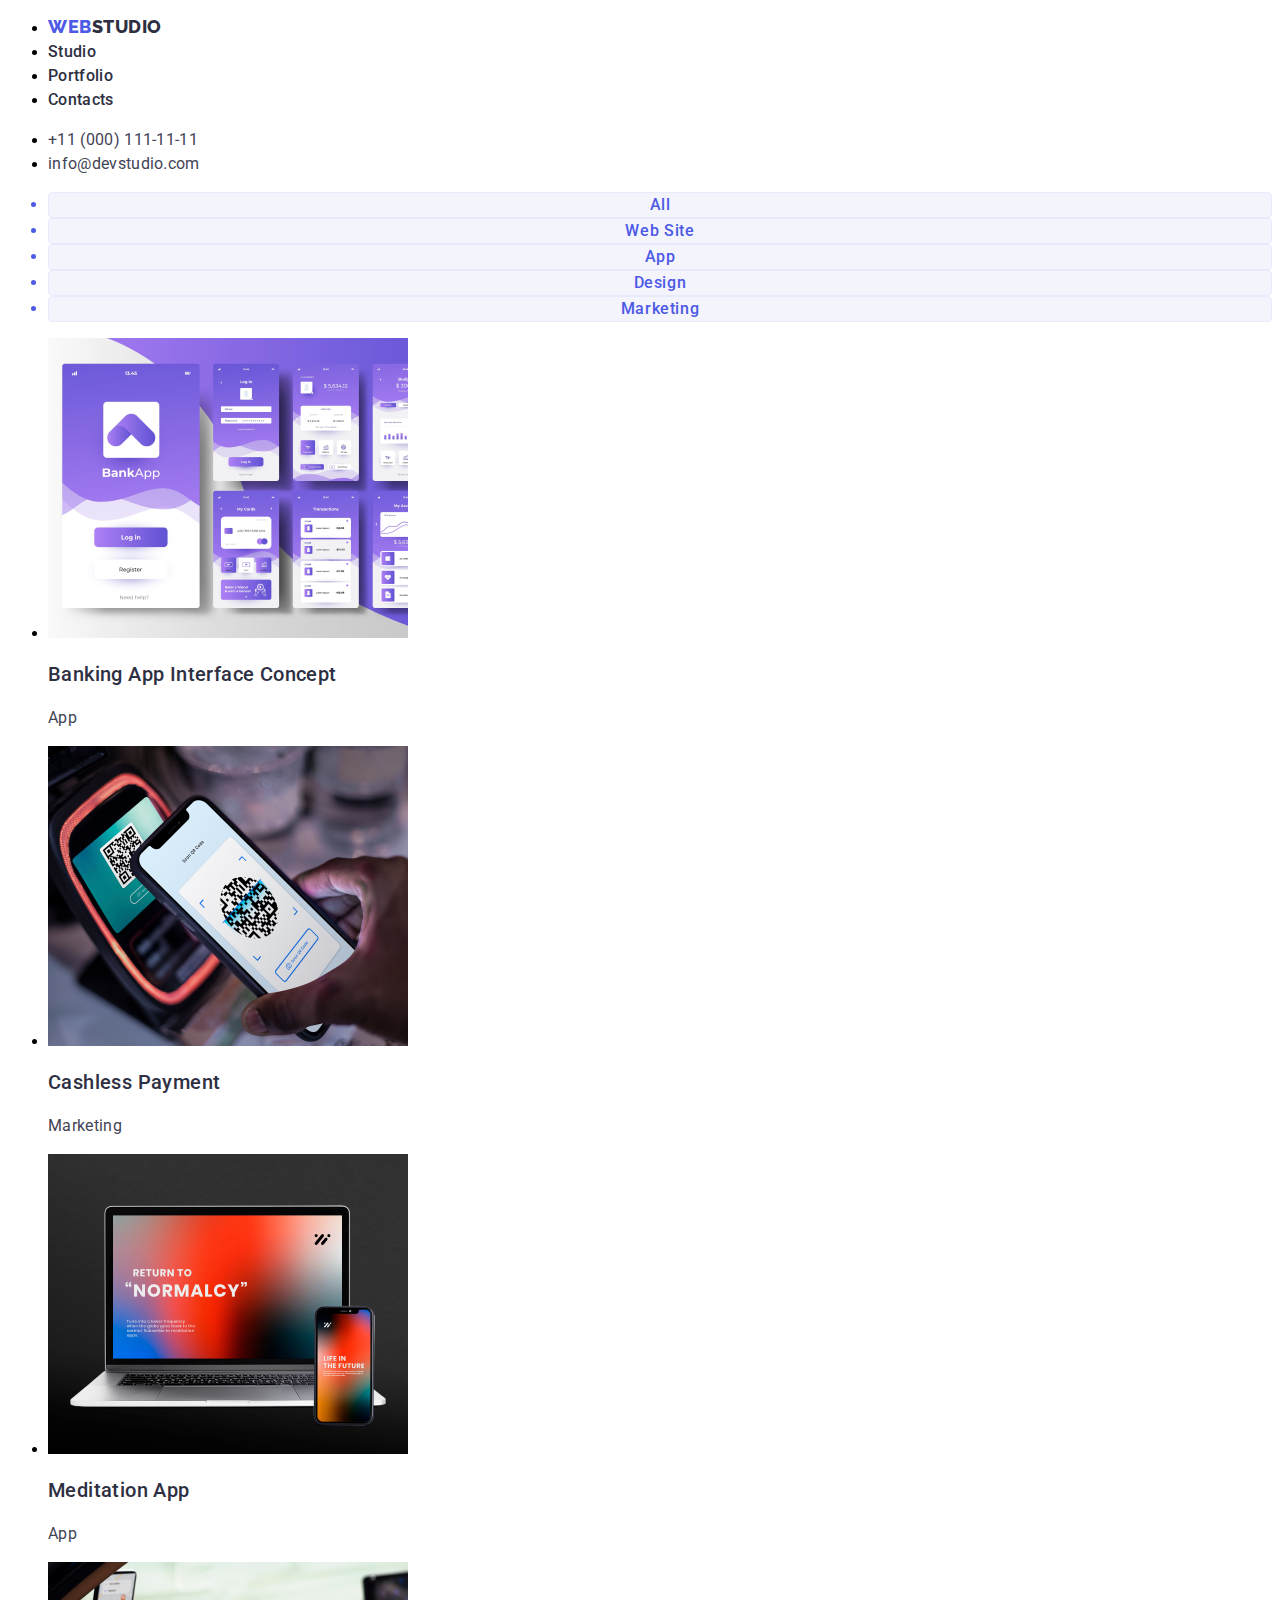
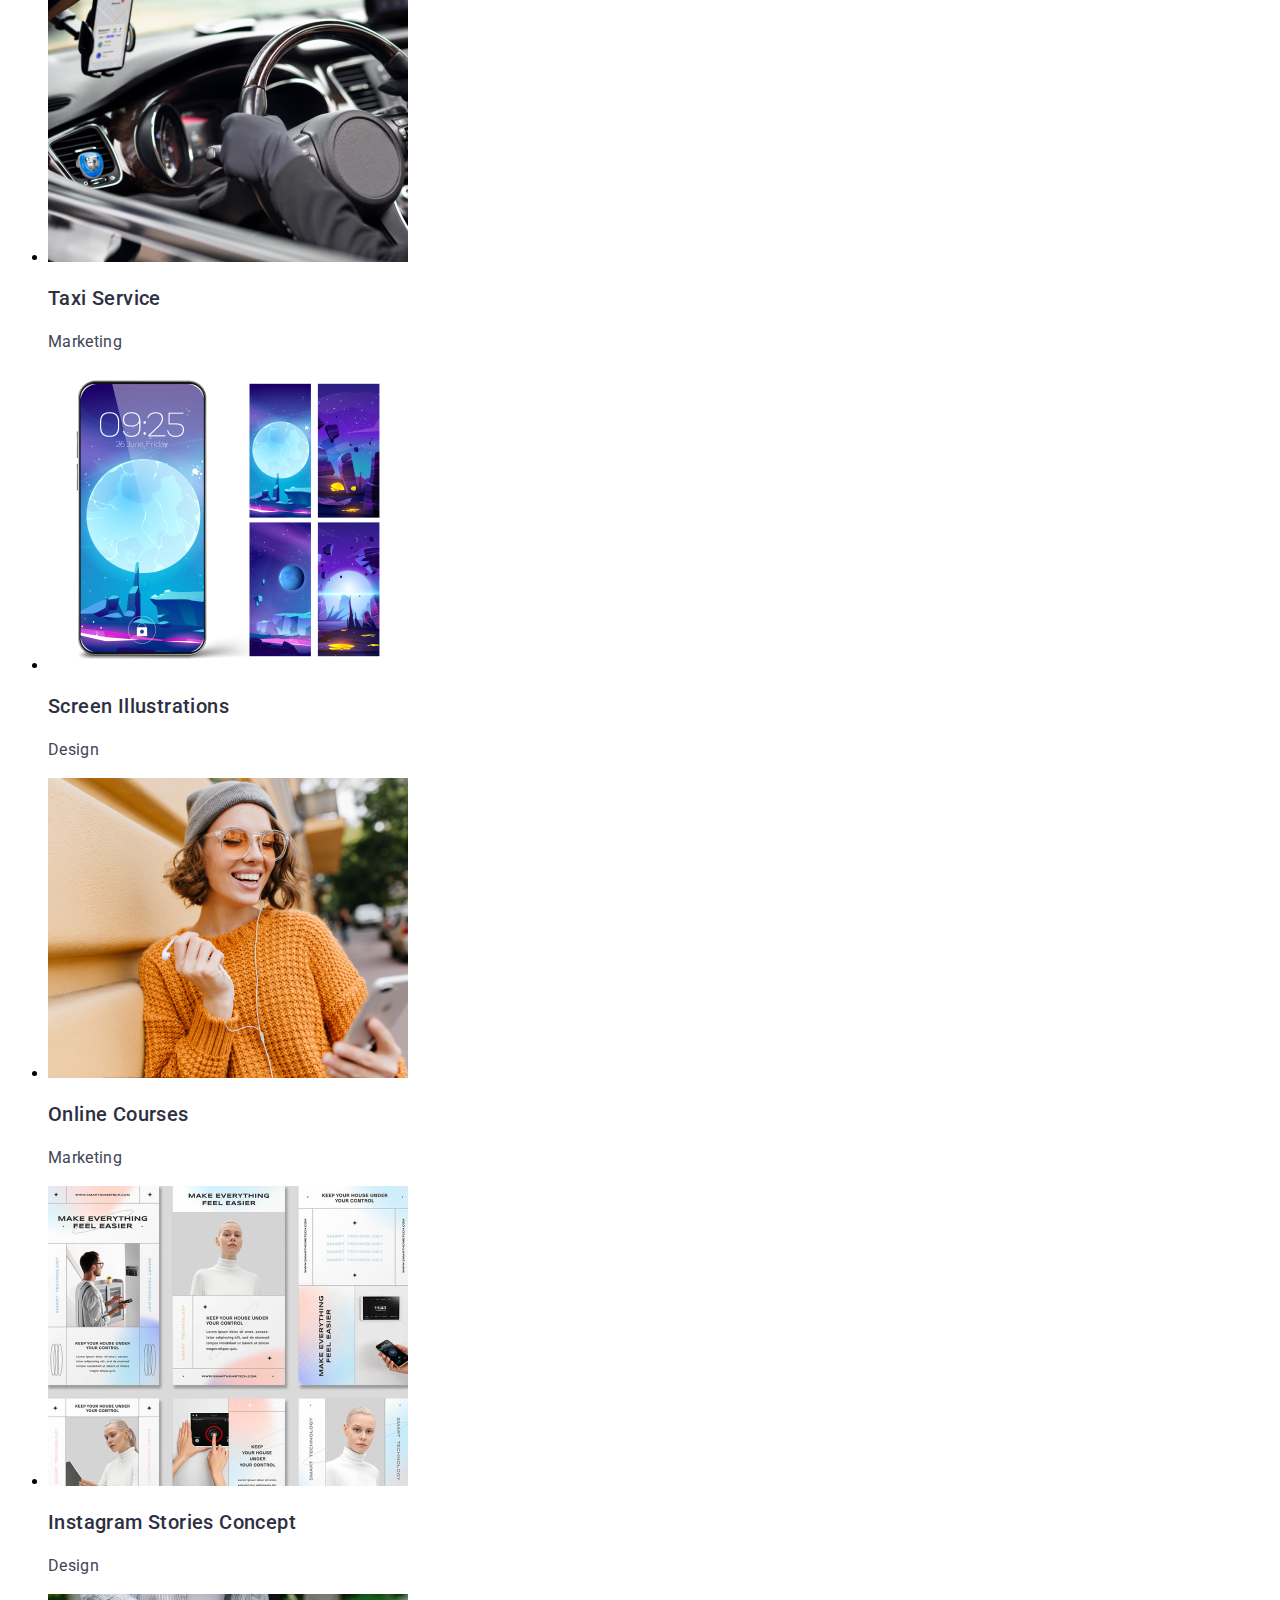
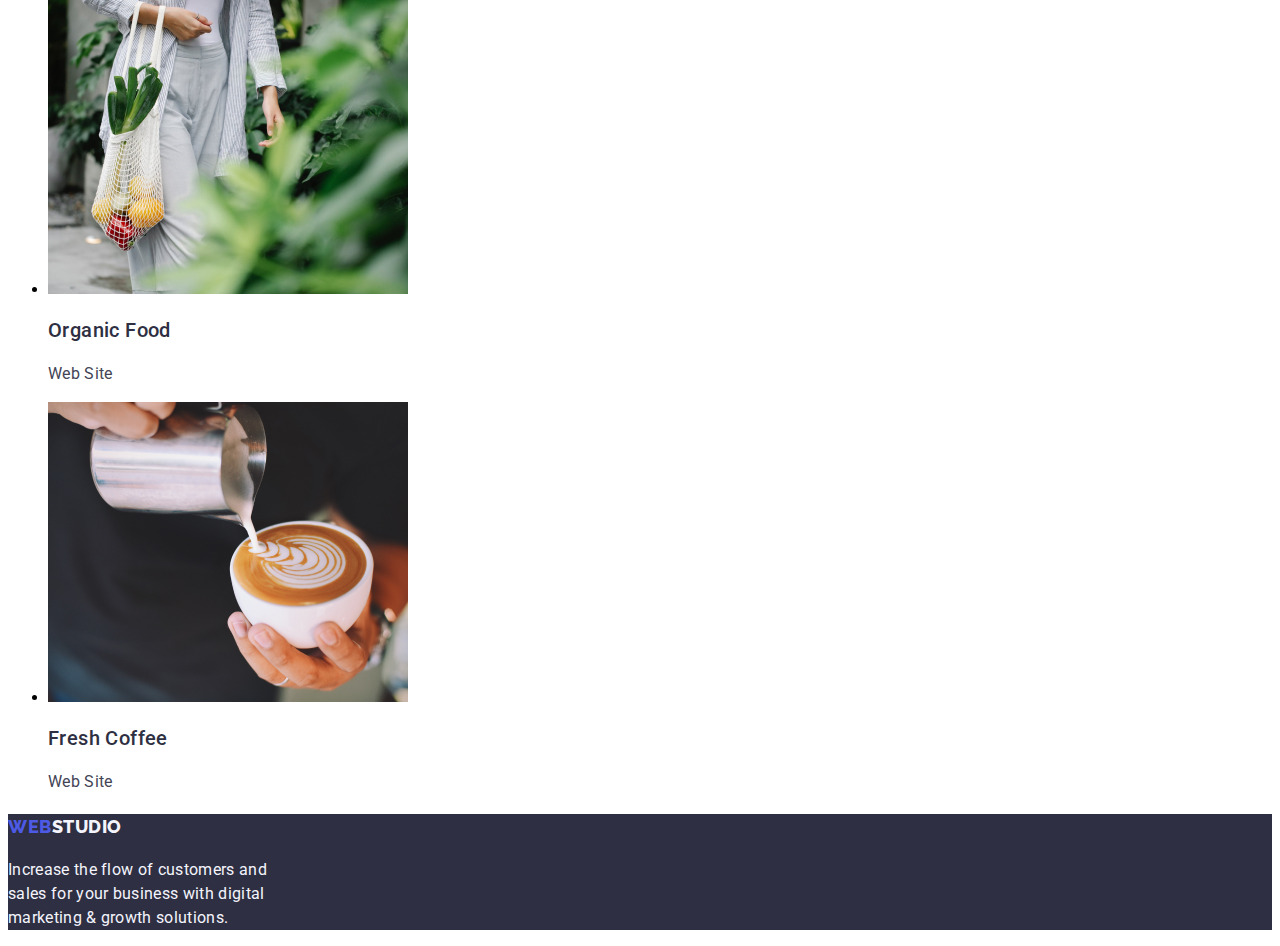
==== portfolio.html @ 7e72a1d7 "Initial commit" ====
<!DOCTYPE html>
<html lang="en">
<head>
    <meta charset="UTF-8">
    <meta name="viewport" content="width=device-width, initial-scale=1.0">
    <title>Portfolio</title>
    <link rel="preconnect" href="https://fonts.googleapis.com">
    <link rel="preconnect" href="https://fonts.gstatic.com" crossorigin>
    <link
        href="https://fonts.googleapis.com/css2?family=Montserrat:wght@400;700&family=Raleway:wght@800&family=Roboto:wght@400;500;700;900&display=swap"
        rel="stylesheet">
    <link rel="stylesheet" href="./css/styles.css">
</head>
<body>
    <header class="main-header">
        <div class="main-header-container">
            <nav>
                <ul class="main-header">
                    <li class="main-header-menu">
                        <a class="main-header-menu-link" href="#main"><span class="web1">WEB</span><span
                                class="web2">STUDIO</span></a>
                    </li>
                    <li class="main-header-menu">
                        <a class="main-header-menu-link" href="#studio">Studio</a>
                    </li>
                    <li class="main-header-menu">
                        <a class="main-header-menu-link" href="#portfolio">Portfolio</a>
                    </li>
                    <li class="main-header-menu">
                        <a class="main-header-menu-link" href="#contacts">Contacts</a>
                    </li>
                </ul>
            </nav>
    
            <ul class="main-header-ctas">
                <li class="main-header-ctas-item">
                    <a class="ctas-link" href="tel:+11 (000) 111-11-11">+11 (000) 111-11-11</a>
                </li>
                <li class="main-header-ctas-item">
                    <a class="ctas-link" href="mailto:info@devstudio.com">info@devstudio.com</a>
                </li>
            </ul>
        </div>
    
    
        <div class="sub-menu">
            <ul>
                <li class="sub-menu1">All</li>
                <li class="sub-menu1">Web Site</li>
                <li class="sub-menu1">App</li>
                <li class="sub-menu1">Design</li>
                <li class="sub-menu1">Marketing</li>
            </ul>
        </div>

    <main>
        <div class="boxes">
            <ul>
                <li>
                    <img src="./images/1.jpg" alt="app" width="360px">
                    <h3>Banking App Interface Concept</h3>
                    <p>App</p>
                </li>
                <li>
                    <img src="./images/2.jpg" alt="qr-code" width="360px">
                    <h3>Cashless Payment</h3>
                    <p>Marketing</p>
                </li>
                <li>
                    <img src="./images/3.jpg" alt="laptop" width="360px">
                    <h3>Meditation App</h3>
                    <p>App</p>
                </li>
                <li>
                    <img src="./images/4.jpg" alt="taxi" width="360px">
                    <h3>Taxi Service</h3>
                    <p>Marketing</p>
                </li>
                <li>
                    <img src="./images/5.jpg" alt="screen" width="360px">
                    <h3>Screen Illustrations</h3>
                    <p>Design</p>
                </li>
                <li>
                    <img src="./images/6.jpg" alt="girl" width="360px">
                    <h3>Online Courses</h3>
                    <p>Marketing</p>
                </li>
                <li>
                    <img src="./images/7.jpg" alt="instagram" width="360px">
                    <h3>Instagram Stories Concept</h3>
                    <p>Design</p>
                </li>
                <li>
                    <img src="./images/8.jpg" alt="organic" width="360px">
                    <h3>Organic Food</h3>
                    <p>Web Site</p>
                </li>
                <li>
                    <img src="./images/9.jpg" alt="coffe" width="360px">
                    <h3>Fresh Coffee</h3>
                    <p>Web Site</p>
                </li>
            </ul>
        </div>
    </main>

    <footer>
        <h3><span class="web1">WEB</span><span class="web3-footer">STUDIO</span></h3>
        <p class="footer-text">
            Increase the flow of customers and <br />
            sales for your business with digital <br />
            marketing & growth solutions.
        </p>
    </footer>


</body>
</html>
---- css/styles.css ----
h1 {
    color: var(--WHITE, #FFF);
    text-align: center;
    font-family: Roboto;
    font-size: 56px;
    font-style: normal;
    font-weight: 700;
    line-height: 60px;
    letter-spacing: 1.12px;
    background: var(--NAVY-BLUE, #2E2F42);
    width: 1440px;
    height: 600px;
    flex-shrink: 0;
    padding-top: 188px;
}

h1 > button {
    border-radius: 4px;
    background: var(--IRIS, #4D5AE5);
    box-shadow: 0px 4px 4px 0px rgba(0, 0, 0, 0.15);
    color:white;
}

button:hover {
    border-radius: 4px;
        background: teal;
        box-shadow: 0px 4px 4px 0px rgba(0, 0, 0, 0.15);
        color: black;
}

.main-header-menu-link {
    text-decoration: none;
}

.ctas-link {
    text-decoration: none;
    color: var(--SLATE, #434455);
    font-family: Roboto;
    font-size: 16px;
    font-style: normal;
    font-weight: 400;
    line-height: 24px;
    letter-spacing: 0.32px;
}

.web1 {
    color: var(--IRIS, #4D5AE5);
    font-family: Raleway;
    font-size: 18px;
    font-style: normal;
    font-weight: 800;
    line-height: 21px;
    letter-spacing: 0.54px;
    text-transform: uppercase;
}

.web2 {
    color: var(--NAVY-BLUE, #2E2F42);
    font-family: Raleway;
    font-size: 18px;
    font-style: normal;
    font-weight: 800;
    line-height: 21px;
    letter-spacing: 0.54px;
    text-transform: uppercase;
}

.web3-footer {
    color: var(--CLOUD, #F4F4FD);
    font-family: Raleway;
    font-size: 18px;
    font-style: normal;
    font-weight: 800;
    line-height: 21px;
    letter-spacing: 0.54px;
    text-transform: uppercase;
}

.main-header-menu-link {
    color: #2E2F42;
    font-family: Roboto;
    font-size: 16px;
    font-style: normal;
    font-weight: 500;
    line-height: 24px;
    letter-spacing: 0.32px;
}

h2 {
    color: var(--NAVY-BLUE, #2E2F42);
    text-align: center;
    font-family: Roboto;
    font-size: 36px;
    font-style: normal;
    font-weight: 700;
    line-height: 40px;
    letter-spacing: 0.72px;
    text-transform: capitalize;
}

h3 {
    color: var(--NAVY-BLUE, #2E2F42);
    font-family: Roboto;
    font-size: 20px;
    font-style: normal;
    font-weight: 500;
    line-height: 24px;
    letter-spacing: 0.4px;
}

p {
    color: var(--SLATE, #434455);
    font-family: Roboto;
    font-size: 16px;
    font-style: normal;
    font-weight: 400;
    line-height: 24px;
    letter-spacing: 0.32px;
}

.sub-menu .sub-menu1{
    border-radius: 4px;
    border: 1px solid var(--CORNFLOWER, #E7E9FC);
    background: var(--CLOUD, #F4F4FD);
    color: var(--IRIS, #4D5AE5);
        text-align: center;
        font-family: Roboto;
        font-size: 16px;
        font-style: normal;
        font-weight: 500;
        line-height: 24px;
        letter-spacing: 0.64px;
        border-radius: 4px;
            border: 1px solid var(--CORNFLOWER, #E7E9FC);
            background: var(--CLOUD, #F4F4FD);
}

.sub-menu .sub-menu1:hover {
    border-radius: 4px;
background: var(--OCEAN, #404BBF);
color: var(--WHITE, #FFF);
box-shadow: 0px 2px 2px 0px rgba(0, 0, 0, 0.12), 0px 2px 1px 0px rgba(0, 0, 0, 0.08), 0px 3px 1px 0px rgba(0, 0, 0, 0.10);
}

.main-header .main-header-menu-link:hover {
    border-radius: 4px;
        background: var(--OCEAN, #404BBF);
        color: var(--WHITE, #FFF);
        box-shadow: 0px 2px 2px 0px rgba(0, 0, 0, 0.12), 0px 2px 1px 0px rgba(0, 0, 0, 0.08), 0px 3px 1px 0px rgba(0, 0, 0, 0.10);
}

.main-header-ctas .ctas-link:hover {
    border-radius: 4px;
    background: var(--OCEAN, #404BBF);
    color: white;
    box-shadow: 0px 2px 2px 0px rgba(0, 0, 0, 0.12), 0px 2px 1px 0px rgba(0, 0, 0, 0.08), 0px 3px 1px 0px rgba(0, 0, 0, 0.10);
}

footer {
    background: var(--NAVY-BLUE, #2E2F42);
}

.footer-text {
    color: var(--CLOUD, #F4F4FD);
    font-family: Roboto;
    font-size: 16px;
    font-style: normal;
    font-weight: 400;
    line-height: 24px;
    letter-spacing: 0.32px;
}

footer > h3:hover {
    border-radius: 4px;
        background: var(--OCEAN, #404BBF);
        color: teal;
        box-shadow: 0px 2px 2px 0px rgba(0, 0, 0, 0.12), 0px 2px 1px 0px rgba(0, 0, 0, 0.08), 0px 3px 1px 0px rgba(0, 0, 0, 0.10);
}

.web1:hover {
    color:teal;
}

.web2:hover {
    color: teal;
}

.web3-footer:hover {
    color: teal;
}
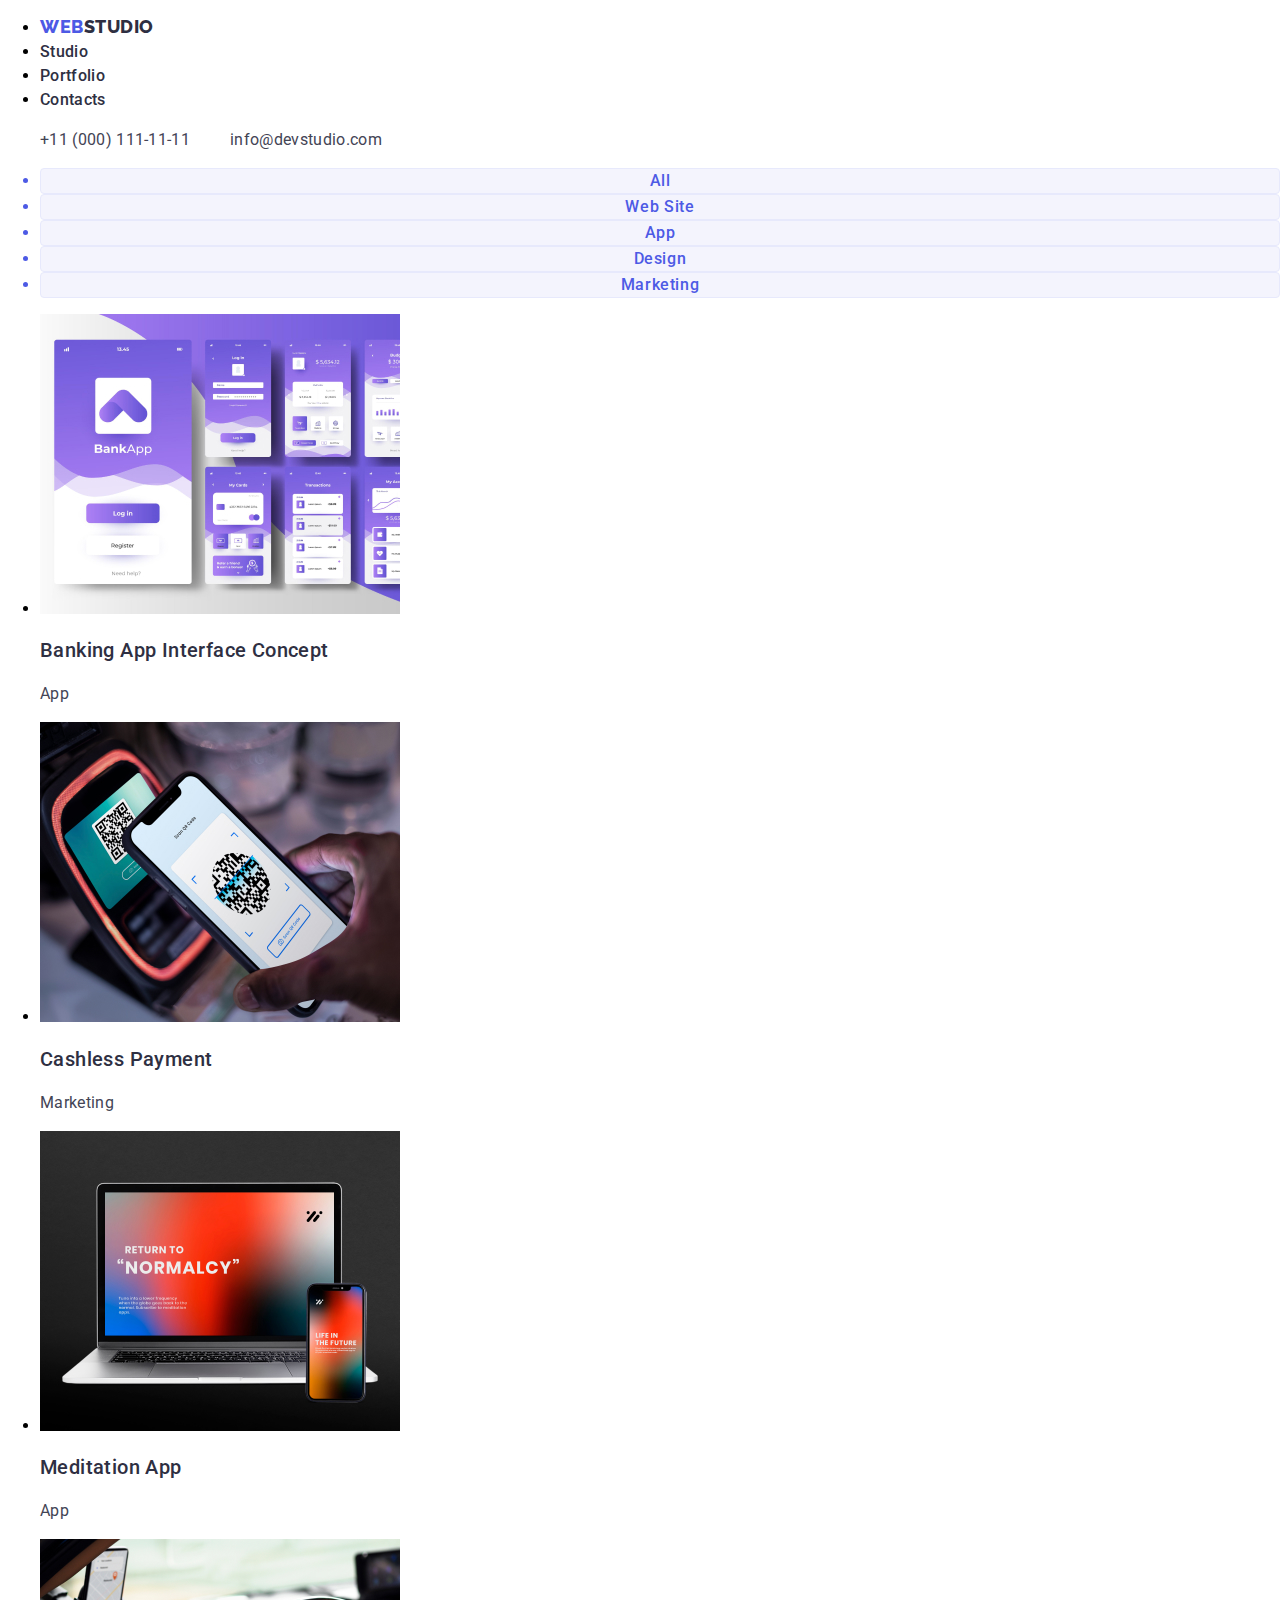
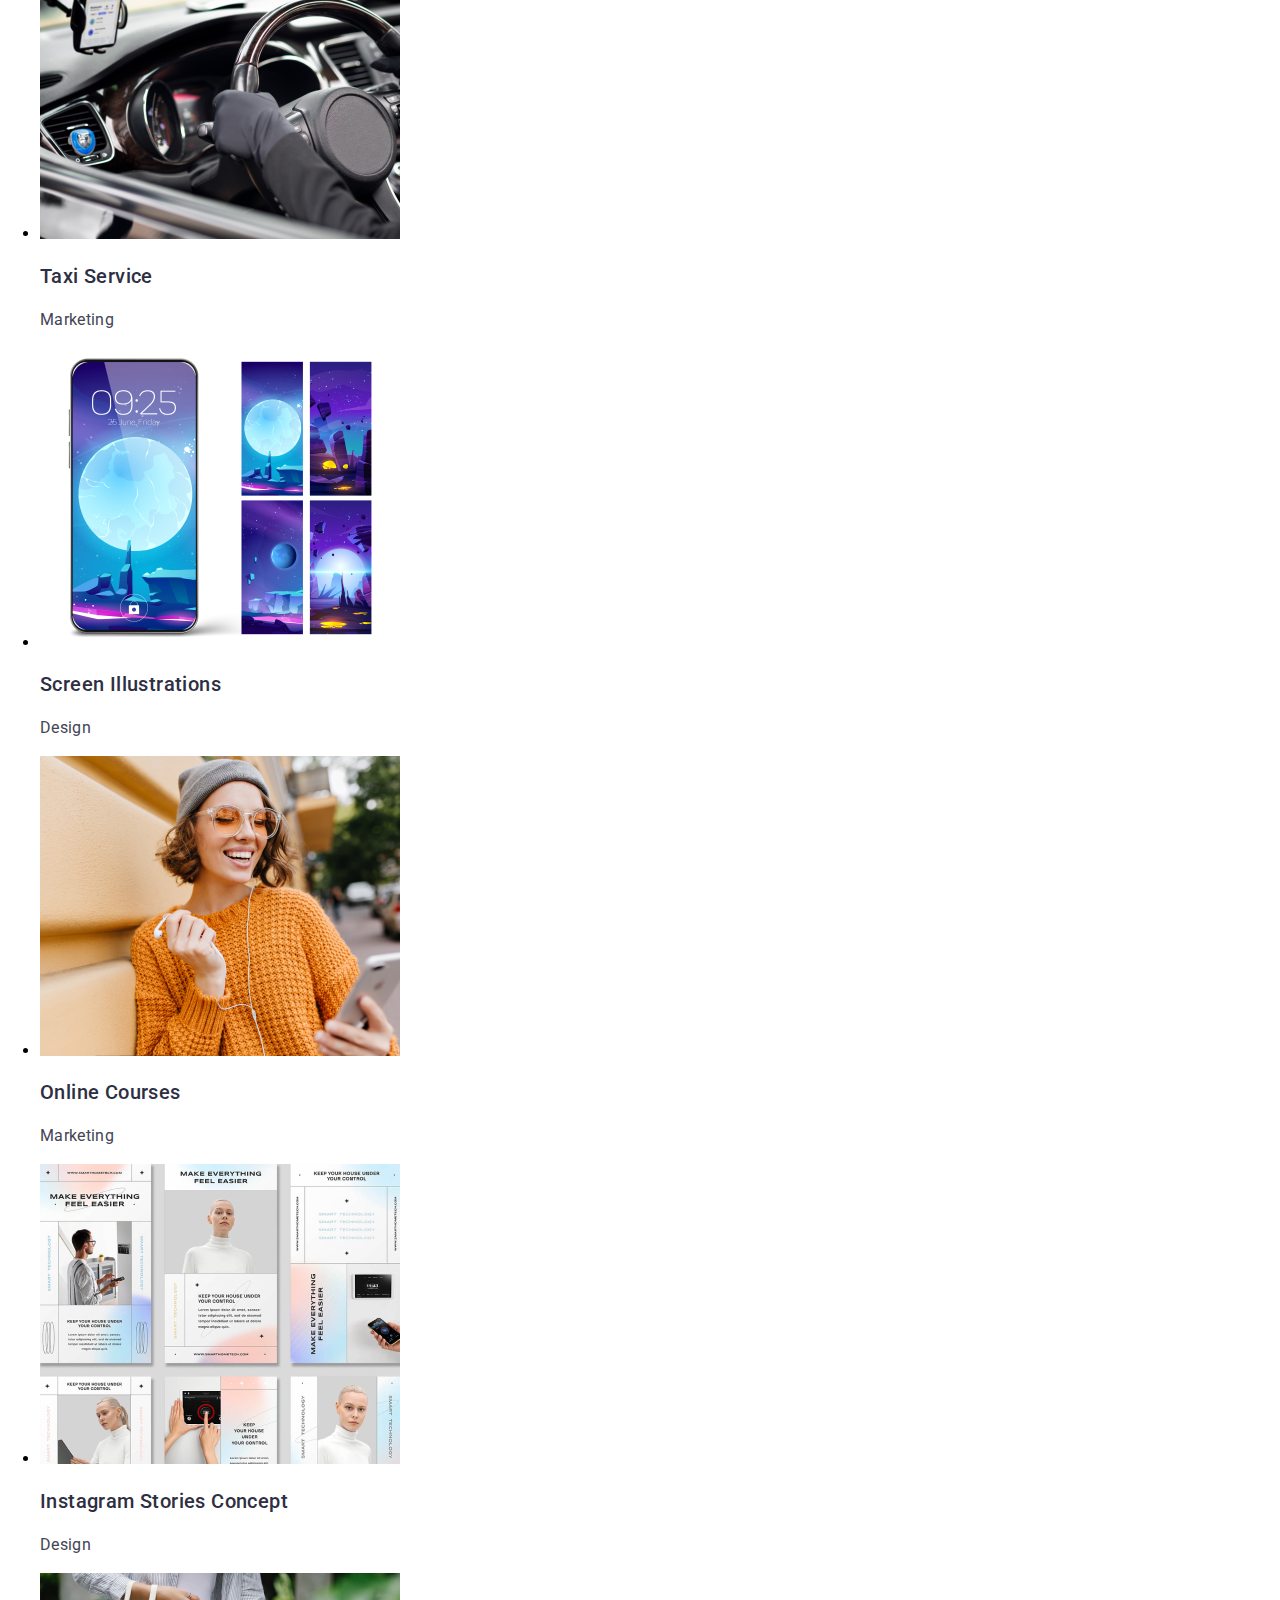
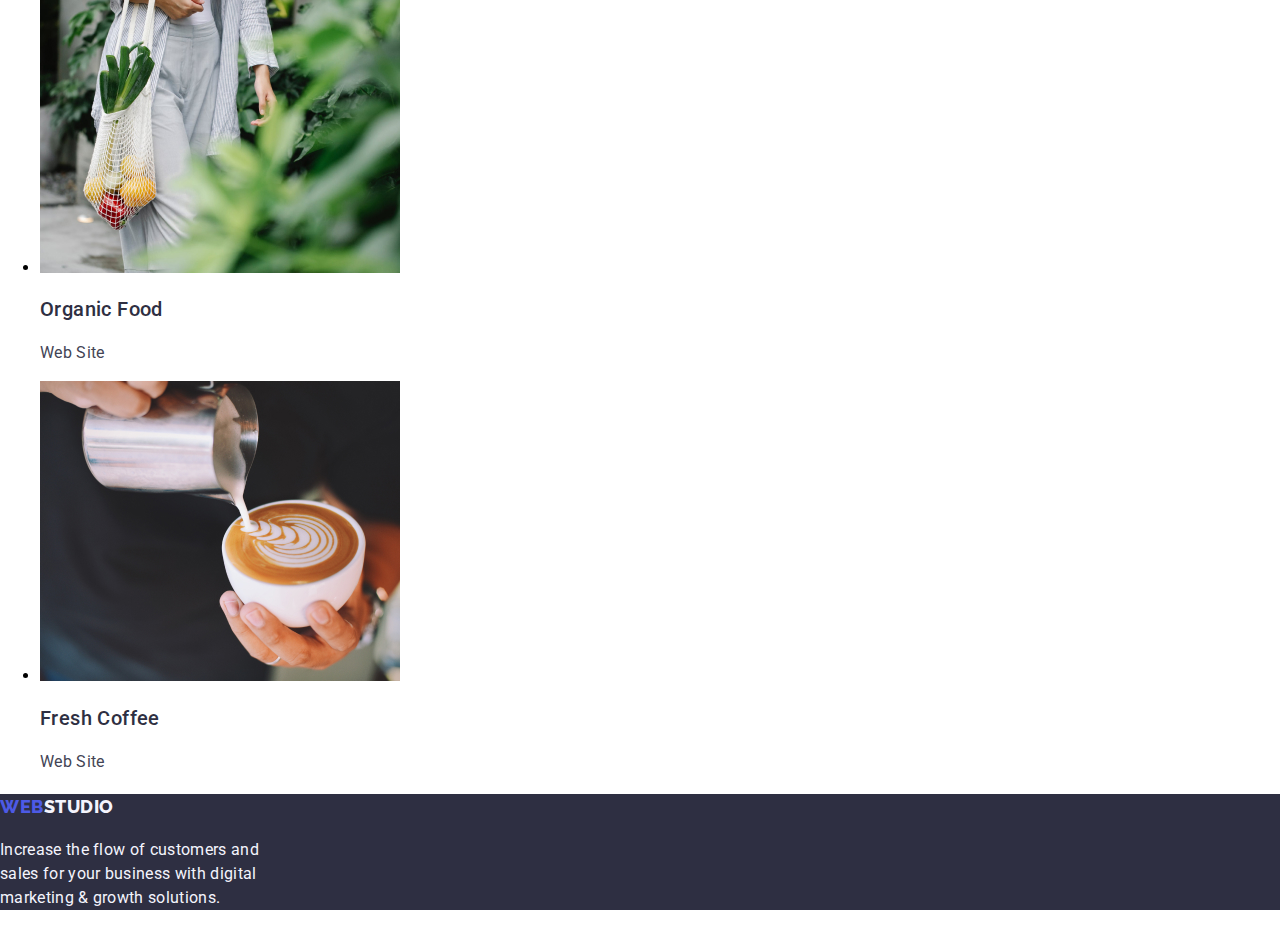
==== commit fdbc376a: "update flexbox" ====
--- a/portfolio.html
+++ b/portfolio.html
@@ -4,6 +4,7 @@
     <meta charset="UTF-8">
     <meta name="viewport" content="width=device-width, initial-scale=1.0">
     <title>Portfolio</title>
+    <link rel="stylesheet" href="https://cdnjs.cloudflare.com/ajax/libs/modern-normalize/1.0.0/modern-normalize.min.css" />
     <link rel="preconnect" href="https://fonts.googleapis.com">
     <link rel="preconnect" href="https://fonts.gstatic.com" crossorigin>
     <link
--- a/css/styles.css
+++ b/css/styles.css
@@ -30,6 +30,27 @@
 
 .main-header-menu-link {
     text-decoration: none;
+}
+
+.container {
+    width:1158px;
+    display: flex;
+    align-items: center;
+    justify-content: space-around;
+    gap: 40px
+}
+
+.main-nav {
+    list-style: none;
+        display: flex;
+        gap: 40px
+}
+
+.main-header-ctas {
+    list-style: none;
+    display: flex;
+    gap: 40px;
+    margin-right: 156px;
 }
 
 .ctas-link {
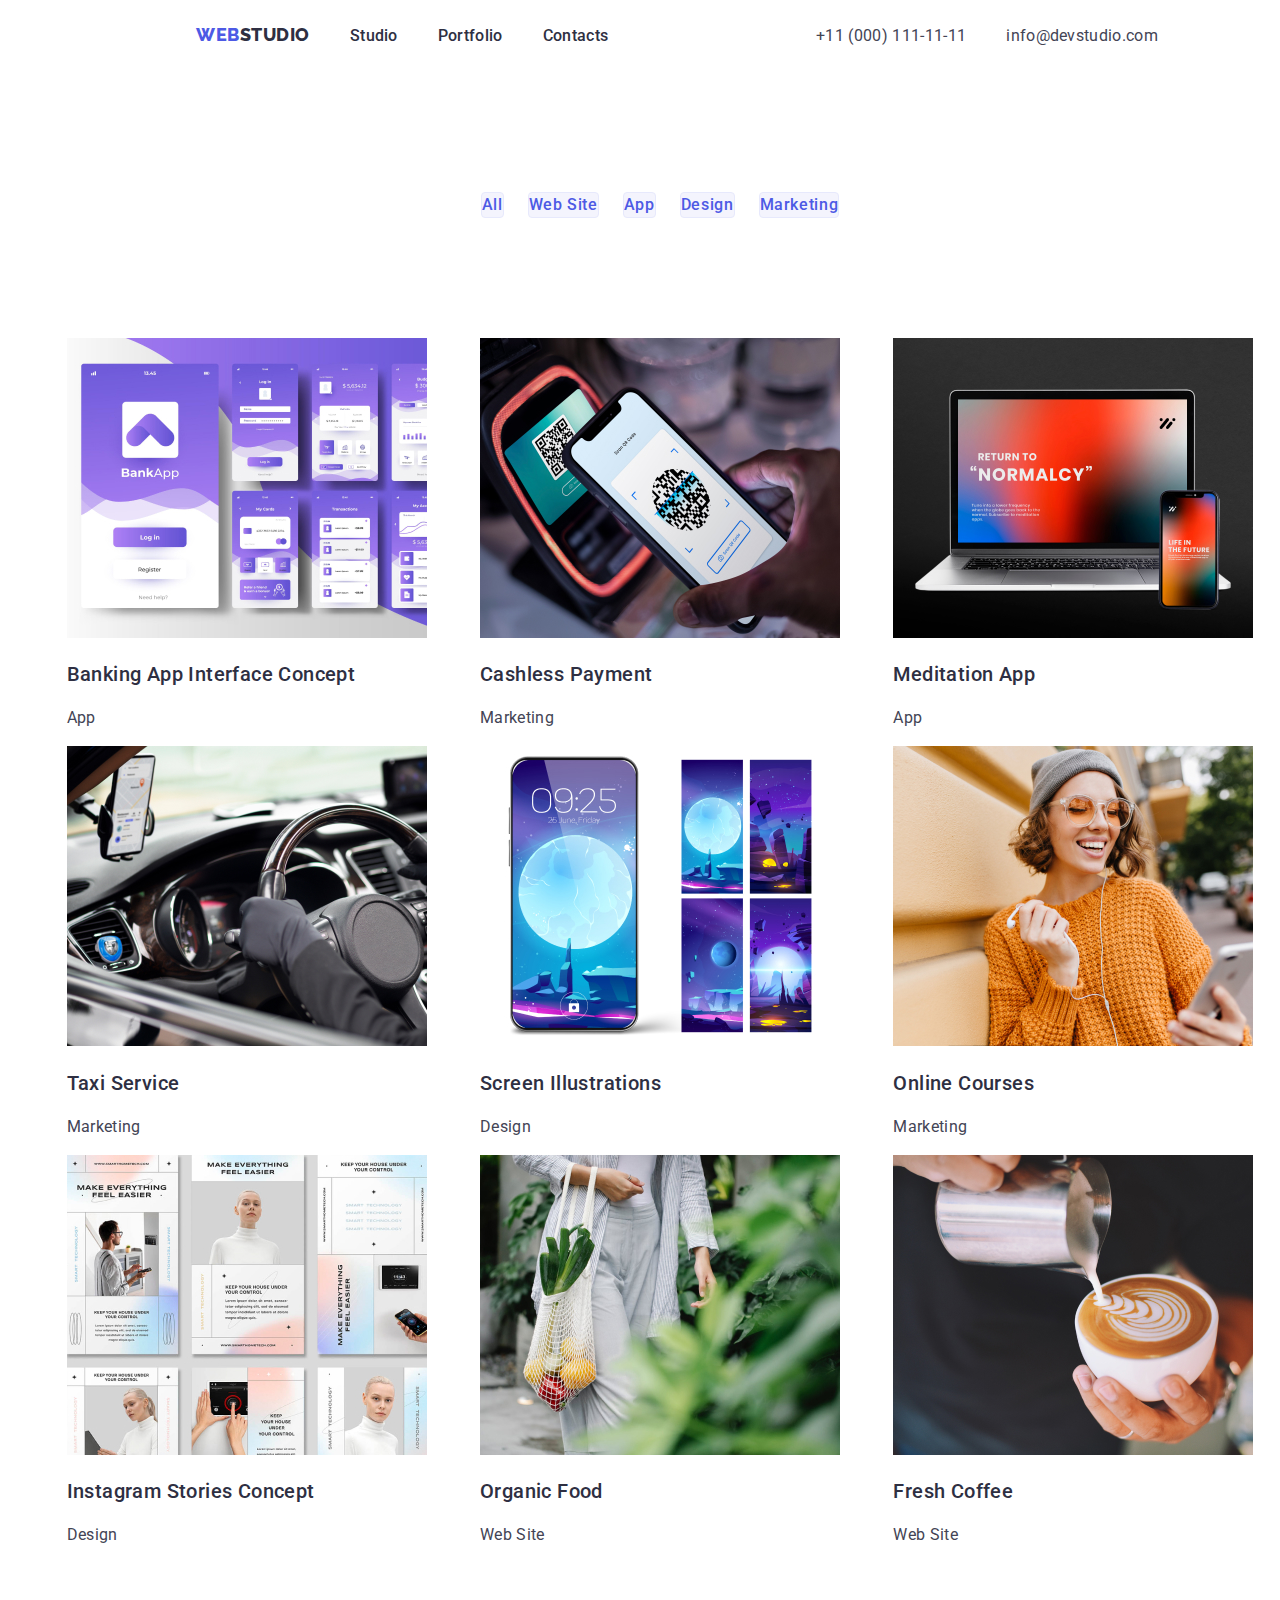
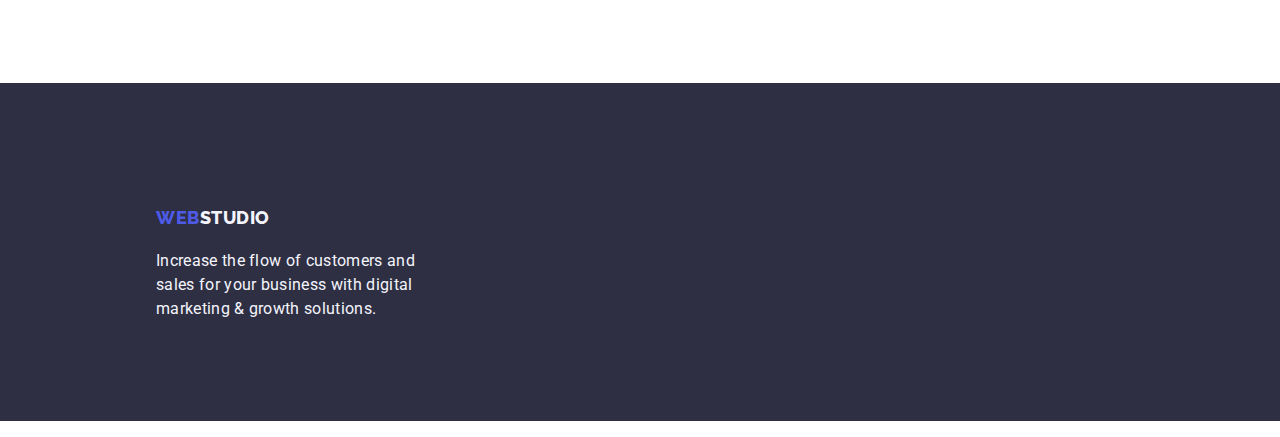
==== commit dfd397b4: "update" ====
--- a/portfolio.html
+++ b/portfolio.html
@@ -1,38 +1,41 @@
 <!DOCTYPE html>
 <html lang="en">
+
 <head>
     <meta charset="UTF-8">
     <meta name="viewport" content="width=device-width, initial-scale=1.0">
-    <title>Portfolio</title>
-    <link rel="stylesheet" href="https://cdnjs.cloudflare.com/ajax/libs/modern-normalize/1.0.0/modern-normalize.min.css" />
+    <title>Web Studio</title>
+    <link rel="stylesheet"
+        href="https://cdnjs.cloudflare.com/ajax/libs/modern-normalize/1.0.0/modern-normalize.min.css" />
     <link rel="preconnect" href="https://fonts.googleapis.com">
     <link rel="preconnect" href="https://fonts.gstatic.com" crossorigin>
     <link
         href="https://fonts.googleapis.com/css2?family=Montserrat:wght@400;700&family=Raleway:wght@800&family=Roboto:wght@400;500;700;900&display=swap"
         rel="stylesheet">
-    <link rel="stylesheet" href="./css/styles.css">
+    <link rel="stylesheet" href="./css/styles.css" />
 </head>
+
 <body>
-    <header class="main-header">
-        <div class="main-header-container">
-            <nav>
-                <ul class="main-header">
-                    <li class="main-header-menu">
-                        <a class="main-header-menu-link" href="#main"><span class="web1">WEB</span><span
-                                class="web2">STUDIO</span></a>
-                    </li>
-                    <li class="main-header-menu">
-                        <a class="main-header-menu-link" href="#studio">Studio</a>
-                    </li>
-                    <li class="main-header-menu">
-                        <a class="main-header-menu-link" href="#portfolio">Portfolio</a>
-                    </li>
-                    <li class="main-header-menu">
-                        <a class="main-header-menu-link" href="#contacts">Contacts</a>
-                    </li>
-                </ul>
-            </nav>
-    
+    <header class="container">
+        <nav>
+            <ul class="main-nav">
+                <li class="main-header-menu">
+                    <a class="main-header-menu-link" href="#main"><span class="web1">WEB</span><span
+                            class="web2">STUDIO</span></a>
+                </li>
+                <li class="main-header-menu">
+                    <a class="main-header-menu-link" href="#studio">Studio</a>
+                </li>
+                <li class="main-header-menu">
+                    <a class="main-header-menu-link" href="#portfolio">Portfolio</a>
+                </li>
+                <li class="main-header-menu">
+                    <a class="main-header-menu-link" href="#contacts">Contacts</a>
+                </li>
+            </ul>
+        </nav>
+
+        <div>
             <ul class="main-header-ctas">
                 <li class="main-header-ctas-item">
                     <a class="ctas-link" href="tel:+11 (000) 111-11-11">+11 (000) 111-11-11</a>
@@ -42,10 +45,11 @@
                 </li>
             </ul>
         </div>
+    </header>
     
     
-        <div class="sub-menu">
-            <ul>
+        <div>
+            <ul class="sub-menu">
                 <li class="sub-menu1">All</li>
                 <li class="sub-menu1">Web Site</li>
                 <li class="sub-menu1">App</li>
@@ -55,49 +59,49 @@
         </div>
 
     <main>
-        <div class="boxes">
-            <ul>
-                <li>
+        <div>
+            <ul class="container-box">
+                <li class="box">
                     <img src="./images/1.jpg" alt="app" width="360px">
                     <h3>Banking App Interface Concept</h3>
                     <p>App</p>
                 </li>
-                <li>
+                <li class="box">
                     <img src="./images/2.jpg" alt="qr-code" width="360px">
                     <h3>Cashless Payment</h3>
                     <p>Marketing</p>
                 </li>
-                <li>
+                <li class="box">
                     <img src="./images/3.jpg" alt="laptop" width="360px">
                     <h3>Meditation App</h3>
                     <p>App</p>
                 </li>
-                <li>
+                <li class="box">
                     <img src="./images/4.jpg" alt="taxi" width="360px">
                     <h3>Taxi Service</h3>
                     <p>Marketing</p>
                 </li>
-                <li>
+                <li class="box">
                     <img src="./images/5.jpg" alt="screen" width="360px">
                     <h3>Screen Illustrations</h3>
                     <p>Design</p>
                 </li>
-                <li>
+                <li class="box">
                     <img src="./images/6.jpg" alt="girl" width="360px">
                     <h3>Online Courses</h3>
                     <p>Marketing</p>
                 </li>
-                <li>
+                <li class="box">
                     <img src="./images/7.jpg" alt="instagram" width="360px">
                     <h3>Instagram Stories Concept</h3>
                     <p>Design</p>
                 </li>
-                <li>
+                <li class="box">
                     <img src="./images/8.jpg" alt="organic" width="360px">
                     <h3>Organic Food</h3>
                     <p>Web Site</p>
                 </li>
-                <li>
+                <li class="box">
                     <img src="./images/9.jpg" alt="coffe" width="360px">
                     <h3>Fresh Coffee</h3>
                     <p>Web Site</p>
--- a/css/styles.css
+++ b/css/styles.css
@@ -8,10 +8,9 @@
     line-height: 60px;
     letter-spacing: 1.12px;
     background: var(--NAVY-BLUE, #2E2F42);
-    width: 1440px;
-    height: 600px;
-    flex-shrink: 0;
+    margin-top: 0px;
     padding-top: 188px;
+    padding-bottom: 292px;
 }
 
 h1 > button {
@@ -19,6 +18,8 @@
     background: var(--IRIS, #4D5AE5);
     box-shadow: 0px 4px 4px 0px rgba(0, 0, 0, 0.15);
     color:white;
+    padding: 16px 32px;
+    font-size: 16px;
 }
 
 button:hover {
@@ -33,24 +34,65 @@
 }
 
 .container {
-    width:1158px;
     display: flex;
     align-items: center;
+    justify-content: space-between;
+    height: 72px;
+    width: 1158px;
+}
+
+.main-nav {
+    list-style: none;
+        display: flex;
+        gap: 40px;
+        margin-left: 156px;
+        align-items: center;
+        height: 72px;
+        margin-top: 24px;
+        margin-bottom: 24px;
+}
+
+.main-header-ctas {
+    list-style: none;
+    display: flex;
+    gap: 40px;
+    justify-content: flex-end;
+    margin-top: 24px;
+        margin-bottom: 24px;
+}
+
+.section1 {
+    list-style: none;
+    display: flex;
     justify-content: space-around;
-    gap: 40px
-}
-
-.main-nav {
-    list-style: none;
-        display: flex;
-        gap: 40px
-}
-
-.main-header-ctas {
-    list-style: none;
-    display: flex;
-    gap: 40px;
-    margin-right: 156px;
+    margin-top: 120px;
+}
+
+.section1-box {
+    color: var(--SLATE, #434455);
+        font-size: 16px;
+        height: 72px;
+        width: 264px;
+        gap: 24px;
+}
+
+.pics {
+    display: flex;
+        justify-content: space-around;
+        margin: 0 156px;
+}
+
+.team1 {
+    list-style: none;
+    display:flex;
+        justify-content: space-around;
+        margin: 0 156px 120px 156px;
+}
+
+h2 {
+    margin-top: 120px;
+    margin-bottom: 80px;
+    font-size: 36px;
 }
 
 .ctas-link {
@@ -137,6 +179,14 @@
     font-weight: 400;
     line-height: 24px;
     letter-spacing: 0.32px;
+}
+
+.sub-menu {
+    list-style: none;
+    display: flex;
+    justify-content: center;
+    gap: 24px;
+    margin-top: 120px;
 }
 
 .sub-menu .sub-menu1{
@@ -156,6 +206,16 @@
             background: var(--CLOUD, #F4F4FD);
 }
 
+.container-box {
+    list-style: none;
+    display: flex;
+    justify-content: space-around;
+    flex-wrap: wrap;
+    margin-top: 120px;
+    margin-bottom: 120px;
+}
+
+
 .sub-menu .sub-menu1:hover {
     border-radius: 4px;
 background: var(--OCEAN, #404BBF);
@@ -163,7 +223,7 @@
 box-shadow: 0px 2px 2px 0px rgba(0, 0, 0, 0.12), 0px 2px 1px 0px rgba(0, 0, 0, 0.08), 0px 3px 1px 0px rgba(0, 0, 0, 0.10);
 }
 
-.main-header .main-header-menu-link:hover {
+.main-nav .main-header-menu-link:hover {
     border-radius: 4px;
         background: var(--OCEAN, #404BBF);
         color: var(--WHITE, #FFF);
@@ -179,6 +239,8 @@
 
 footer {
     background: var(--NAVY-BLUE, #2E2F42);
+    padding-top: 101.5px;
+    padding-left: 156px;
 }
 
 .footer-text {
@@ -189,6 +251,7 @@
     font-weight: 400;
     line-height: 24px;
     letter-spacing: 0.32px;
+    padding-bottom: 100px;
 }
 
 footer > h3:hover {
